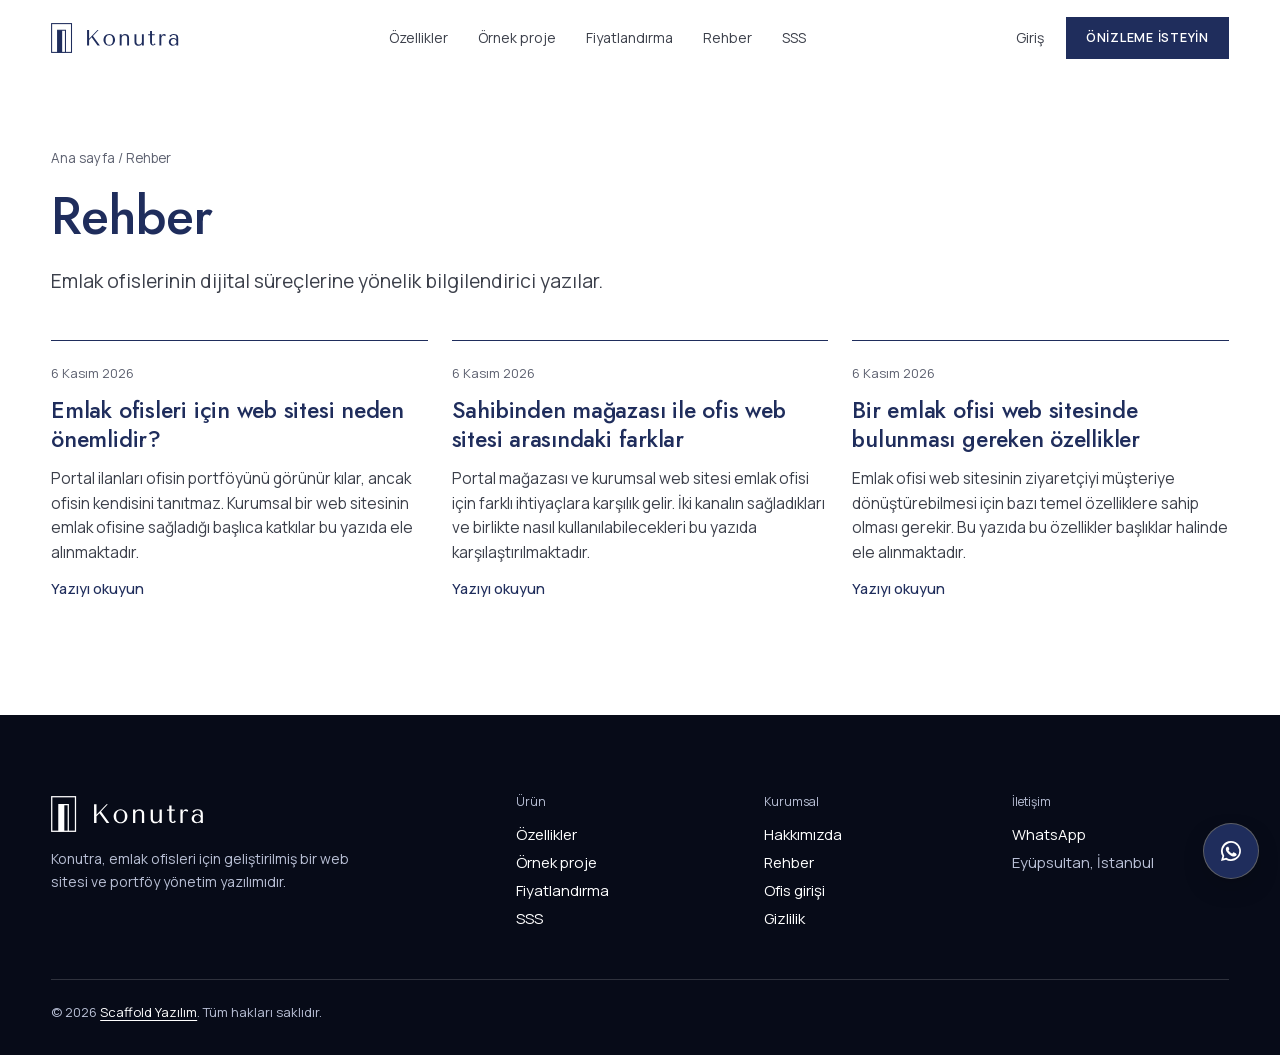
==== rehber/index.html @ d781c5b1 "Add free preview offer, panel video, Ankara example, guide articles and GoatCounter Co-Authored-By: " ====
<!DOCTYPE html>
<html lang="tr">
<head>
<meta charset="utf-8">
<meta name="viewport" content="width=device-width, initial-scale=1">
<title>Emlak ofisleri için rehber | Konutra</title>
<meta name="description" content="Emlak ofislerinin web sitesi, portföy yönetimi ve dijital süreçlerine yönelik bilgilendirici yazılar.">
<meta name="robots" content="index, follow, max-image-preview:large">
<link rel="canonical" href="https://konutra.com.tr/rehber/">
<link rel="icon" href="../favicon.svg" type="image/svg+xml">
<link rel="apple-touch-icon" href="../apple-touch-icon.png">
<meta name="theme-color" content="#1F2D5C">
<meta property="og:type" content="article">
<meta property="og:locale" content="tr_TR">
<meta property="og:site_name" content="Konutra">
<meta property="og:url" content="https://konutra.com.tr/rehber/">
<meta property="og:title" content="Emlak ofisleri için rehber">
<meta property="og:description" content="Emlak ofislerinin web sitesi, portföy yönetimi ve dijital süreçlerine yönelik bilgilendirici yazılar.">
<meta property="og:image" content="https://konutra.com.tr/img/og.jpg">
<meta name="twitter:card" content="summary_large_image">
<link rel="preload" href="../fonts/manrope-latin.woff2" as="font" type="font/woff2" crossorigin>
<link rel="preload" href="../fonts/jost-latin.woff2" as="font" type="font/woff2" crossorigin>
<link rel="stylesheet" href="../css/konutra.css">
<script data-goatcounter="https://konutra.goatcounter.com/count" async src="//gc.zgo.at/count.js"></script>
<script type="application/ld+json">{"@context": "https://schema.org", "@type": "CollectionPage", "name": "Konutra Rehber", "url": "https://konutra.com.tr/rehber/", "inLanguage": "tr"}</script>
</head>
<body class="rehber-sayfa">
<header class="nav scrolled" id="nav">
  <div class="wrap nav-in">
    <a class="logo" href="../"><img class="lg-koyu" src="../logo/konutra-logo.svg" alt="Konutra" width="132" height="31"><img class="lg-acik" src="../logo/konutra-logo-beyaz.svg" alt="" width="132" height="31"></a>
    <nav class="links" aria-label="Ana menü">
      <a class="ulink" href="../#ozellikler">Özellikler</a>
      <a class="ulink" href="../#ornek">Örnek proje</a>
      <a class="ulink" href="../#fiyatlandirma">Fiyatlandırma</a>
      <a class="ulink" href="./">Rehber</a>
      <a class="ulink" href="../#sss">SSS</a>
    </nav>
    <div class="right"><a class="login ulink" href="https://app.konutra.com.tr/panel/login">Giriş</a><a class="btn sm" href="../#demo" data-goatcounter-click="tik-rehber-menu-demo">Önizleme isteyin</a><button class="menu-btn" id="menuBtn" type="button" aria-expanded="false" aria-controls="mnav">Menü</button></div>
  </div>
</header>
<nav class="mnav" id="mnav" aria-label="Telefon menüsü">
  <a href="../#ozellikler">Özellikler</a><a href="../#ornek">Örnek proje</a><a href="../#fiyatlandirma">Fiyatlandırma</a><a href="./">Rehber</a><a href="../#sss">SSS</a><a href="https://app.konutra.com.tr/panel/login">Ofis girişi</a>
  <a class="btn" href="../#demo">Ücretsiz önizleme isteyin</a>
</nav>
<main>
<section class="wrap yazi-liste">
  <nav class="kirinti" aria-label="Konum"><a href="../">Ana sayfa</a> / Rehber</nav>
  <h1>Rehber</h1>
  <p class="yazi-ozet">Emlak ofislerinin dijital süreçlerine yönelik bilgilendirici yazılar.</p>
  <div class="rehber-grid"><a class="rehber-kart" href="emlak-ofisi-web-sitesi.html"><time datetime="2026-11-06">6 Kasım 2026</time><h2>Emlak ofisleri için web sitesi neden önemlidir?</h2><p>Portal ilanları ofisin portföyünü görünür kılar, ancak ofisin kendisini tanıtmaz. Kurumsal bir web sitesinin emlak ofisine sağladığı başlıca katkılar bu yazıda ele alınmaktadır.</p><span class="ulink">Yazıyı okuyun</span></a><a class="rehber-kart" href="sahibinden-magazasi-ve-web-sitesi.html"><time datetime="2026-11-06">6 Kasım 2026</time><h2>Sahibinden mağazası ile ofis web sitesi arasındaki farklar</h2><p>Portal mağazası ve kurumsal web sitesi emlak ofisi için farklı ihtiyaçlara karşılık gelir. İki kanalın sağladıkları ve birlikte nasıl kullanılabilecekleri bu yazıda karşılaştırılmaktadır.</p><span class="ulink">Yazıyı okuyun</span></a><a class="rehber-kart" href="emlak-sitesi-ozellikleri.html"><time datetime="2026-11-06">6 Kasım 2026</time><h2>Bir emlak ofisi web sitesinde bulunması gereken özellikler</h2><p>Emlak ofisi web sitesinin ziyaretçiyi müşteriye dönüştürebilmesi için bazı temel özelliklere sahip olması gerekir. Bu yazıda bu özellikler başlıklar halinde ele alınmaktadır.</p><span class="ulink">Yazıyı okuyun</span></a></div>
</section>
</main>
<footer class="footer">
  <div class="wrap">
    <div class="cols">
      <div><a class="logo" href="../"><img src="../logo/konutra-logo-beyaz.svg" alt="Konutra" width="160" height="37"></a><p>Konutra, emlak ofisleri için geliştirilmiş bir web sitesi ve portföy yönetim yazılımıdır.</p></div>
      <div><div class="h">Ürün</div><a href="../#ozellikler">Özellikler</a><a href="../#ornek">Örnek proje</a><a href="../#fiyatlandirma">Fiyatlandırma</a><a href="../#sss">SSS</a></div>
      <div><div class="h">Kurumsal</div><a href="../#hakkimizda">Hakkımızda</a><a href="./">Rehber</a><a href="https://app.konutra.com.tr/panel/login">Ofis girişi</a><a href="../gizlilik.html">Gizlilik</a></div>
      <div><div class="h">İletişim</div><span id="iletisim"></span><span class="addr">Eyüpsultan, İstanbul</span></div>
    </div>
    <div class="bottom"><span>© <span id="yil"></span> <a href="https://scaffoldtr.dev" target="_blank" rel="noopener">Scaffold Yazılım</a>. Tüm hakları saklıdır.</span></div>
  </div>
</footer>
<a class="wa" id="wa" href="#" target="_blank" rel="noopener" aria-label="WhatsApp ile iletişime geçin" data-goatcounter-click="tik-whatsapp-sabit"><svg viewBox="0 0 24 24" fill="currentColor" aria-hidden="true"><path d="M12 2a10 10 0 0 0-8.6 15.1L2 22l5-1.3A10 10 0 1 0 12 2Zm0 18.2a8.2 8.2 0 0 1-4.2-1.2l-.3-.2-3 .8.8-2.9-.2-.3A8.2 8.2 0 1 1 12 20.2Zm4.5-6.1c-.2-.1-1.5-.7-1.7-.8-.2-.1-.4-.1-.6.1l-.8 1c-.1.2-.3.2-.5.1a6.7 6.7 0 0 1-3.3-2.9c-.2-.4.2-.4.7-1.3.1-.2 0-.3 0-.4l-.8-1.8c-.2-.5-.4-.4-.6-.4h-.5a1 1 0 0 0-.7.3 3 3 0 0 0-.9 2.2 5.2 5.2 0 0 0 1.1 2.7 11.8 11.8 0 0 0 4.5 4c1.7.7 2.3.8 3.2.6.5-.1 1.5-.6 1.8-1.2.2-.6.2-1.1.1-1.2l-.5-.3Z"/></svg></a>
<script src="../js/konutra.js"></script>
</body>
</html>
---- css/konutra.css ----
/* Konutra tanıtım sitesi */
@font-face { font-family: "Jost"; font-weight: 400 500; font-display: swap; src: url(../fonts/jost-latin-ext.woff2) format("woff2");
  unicode-range: U+0100-02BA, U+02BD-02C5, U+02C7-02CC, U+02CE-02D7, U+02DD-02FF, U+0304, U+0308, U+0329, U+1D00-1DBF, U+1E00-1E9F, U+1EF2-1EFF, U+2020, U+20A0-20AB, U+20AD-20C4, U+2113, U+2C60-2C7F, U+A720-A7FF; }
@font-face { font-family: "Jost"; font-weight: 400 500; font-display: swap; src: url(../fonts/jost-latin.woff2) format("woff2");
  unicode-range: U+0000-00FF, U+0131, U+0152-0153, U+02BB-02BC, U+02C6, U+02DA, U+02DC, U+0304, U+0308, U+0329, U+2000-206F, U+20AC, U+2122, U+2191, U+2193, U+2212, U+2215, U+FEFF, U+FFFD; }
@font-face { font-family: "Manrope"; font-weight: 400 600; font-display: swap; src: url(../fonts/manrope-latin-ext.woff2) format("woff2");
  unicode-range: U+0100-02BA, U+02BD-02C5, U+02C7-02CC, U+02CE-02D7, U+02DD-02FF, U+0304, U+0308, U+0329, U+1D00-1DBF, U+1E00-1E9F, U+1EF2-1EFF, U+2020, U+20A0-20AB, U+20AD-20C4, U+2113, U+2C60-2C7F, U+A720-A7FF; }
@font-face { font-family: "Manrope"; font-weight: 400 600; font-display: swap; src: url(../fonts/manrope-latin.woff2) format("woff2");
  unicode-range: U+0000-00FF, U+0131, U+0152-0153, U+02BB-02BC, U+02C6, U+02DA, U+02DC, U+0304, U+0308, U+0329, U+2000-206F, U+20AC, U+2122, U+2191, U+2193, U+2212, U+2215, U+FEFF, U+FFFD; }

:root {
  --bg: #ffffff; --fg: #15192a; --text: #3b3f4a; --muted: #5d6170; --line: #e3e5ec; --navy: #1F2D5C; --navy-2: #2C3D78; --navy-line: rgba(255,255,255,.16); --navy-text: #b9c0d6;
  --ease: cubic-bezier(.22, .8, .2, 1); --ease-io: cubic-bezier(.76, 0, .24, 1);
  --pad: clamp(20px, 4vw, 56px); --max: 1200px;
  --font: "Manrope", "Helvetica Neue", Arial, sans-serif; --font-head: "Jost", "Helvetica Neue", Arial, sans-serif;
}
*, *::before, *::after { box-sizing: border-box; }
html { -webkit-text-size-adjust: 100%; scroll-behavior: smooth; scroll-padding-top: 90px; }
body { margin: 0; background: var(--bg); color: var(--fg); font-family: var(--font); font-size: 17px; line-height: 1.6; -webkit-font-smoothing: antialiased; overflow-x: hidden; }
img { display: block; max-width: 100%; height: auto; }
picture { display: block; }
a { color: inherit; text-decoration: none; }
button, input { font: inherit; color: inherit; }
::selection { background: var(--navy); color: #fff; }
:focus-visible { outline: 2px solid currentColor; outline-offset: 3px; }
h1, h2, h3 { font-family: var(--font-head); font-weight: 500; color: var(--navy); letter-spacing: -.01em; margin: 0; }
.wrap { max-width: calc(var(--max) + 2 * var(--pad)); margin: 0 auto; padding-left: var(--pad); padding-right: var(--pad); }
.label { font-size: 13px; color: var(--muted); }
.ulink { position: relative; }
.ulink::after { content: ""; position: absolute; left: 0; right: 0; bottom: -3px; height: 1px; background: currentColor; transform: scaleX(0); transform-origin: right; transition: transform .4s var(--ease); }
.ulink:hover::after { transform: scaleX(1); transform-origin: left; }

/* Düğmeler */
.btn { display: inline-flex; align-items: center; justify-content: center; background: var(--navy); color: #fff; border: 0; padding: 0 24px; min-height: 48px; font-size: 15px; font-weight: 500; cursor: pointer; white-space: nowrap; transition: background .25s; }
.btn:hover { background: var(--navy-2); }
.btn.sm { min-height: 40px; padding: 0 18px; font-size: 14px; }
.btn.line { background: transparent; color: var(--navy); box-shadow: inset 0 0 0 1px var(--navy); transition: background .25s, color .25s; }
.btn.line:hover { background: var(--navy); color: #fff; }

/* Menü */
.nav { position: fixed; inset: 0 0 auto 0; z-index: 50; background: rgba(255,255,255,.96); border-bottom: 1px solid transparent; transition: border-color .3s; }
.nav.scrolled { border-color: var(--line); }
.nav-in { display: flex; align-items: center; justify-content: space-between; gap: 30px; height: 76px; }
.nav .links { display: flex; gap: 30px; font-size: 14px; color: var(--text); }
.nav .right { display: flex; align-items: center; gap: 22px; }
.nav .login { font-size: 14px; color: var(--text); }
.logo { display: flex; align-items: center; }
.logo img { height: 30px; width: auto; }
.menu-btn { display: none; background: none; border: 0; font-size: 14px; cursor: pointer; padding: 8px 0; margin-left: 16px; }
.mnav { display: none; }

/* Açılış */
.intro { padding-top: clamp(130px, 14vw, 170px); padding-bottom: 48px; }
.intro > * { max-width: 860px; }
.eyebrow { font-size: 13px; letter-spacing: .08em; text-transform: uppercase; color: var(--muted); }
.intro h1 { margin-top: 18px; font-size: clamp(38px, 5vw, 60px); line-height: 1.1; }
.intro .lead { margin: 24px 0 0; font-size: clamp(18px, 1.5vw, 20px); color: var(--text); max-width: 50ch; }
.intro .acts { display: flex; gap: 12px; flex-wrap: wrap; margin-top: 32px; }
.browser { border: 1px solid var(--line); background: #fff; box-shadow: 0 30px 70px -40px rgba(21, 25, 42, .35); }
.browser .bar { display: flex; align-items: center; gap: 7px; height: 30px; padding: 0 14px; border-bottom: 1px solid var(--line); background: #f7f8fa; }
.browser .bar i { width: 9px; height: 9px; border-radius: 50%; background: #d9dce3; }
.browser img { width: 100%; }
.hero-shot { margin: 0; }
.hero-shot figcaption { margin-top: 12px; font-size: 13px; color: var(--muted); }
.trust { display: grid; grid-template-columns: repeat(4, 1fr); margin-top: 56px; border-top: 1px solid var(--line); border-bottom: 1px solid var(--line); }
.trust div { padding: 24px 24px 24px 0; font-size: 15px; color: var(--text); }
.trust div + div { padding-left: 24px; border-left: 1px solid var(--line); }
.trust b { display: block; margin-bottom: 2px; font-family: var(--font-head); font-weight: 500; font-size: 19px; color: var(--navy); }

/* Bölümler */
.sec { padding-top: clamp(80px, 9vw, 120px); }
.sec-title { font-size: clamp(30px, 3vw, 40px); line-height: 1.15; }
.sec-row { display: flex; justify-content: space-between; align-items: end; gap: 40px; margin-bottom: 32px; }
.sec-note { margin: 12px 0 0; color: var(--muted); font-size: 15px; max-width: 46ch; }
.split { display: grid; grid-template-columns: 1fr 1.6fr; gap: clamp(32px, 6vw, 80px); }

/* Özellikler */
#ozellikler .sec-title { margin-bottom: 16px; }
.fx { display: grid; grid-template-columns: 1.25fr 1fr; gap: clamp(32px, 5vw, 72px); align-items: center; padding: clamp(36px, 4vw, 56px) 0; border-top: 1px solid var(--line); }
.fx.rev .fx-img { order: 2; }
.fx-img { border: 1px solid var(--line); box-shadow: 0 24px 60px -36px rgba(31, 45, 92, .4); }
.fx-img img { width: 100%; }
.fx h3 { margin-bottom: 12px; font-size: clamp(24px, 2.2vw, 30px); line-height: 1.15; }
.fx p { margin: 0 0 20px; color: var(--text); font-size: 16px; max-width: 46ch; }
.fx ul { margin: 0; padding: 0; list-style: none; columns: 2; column-gap: 28px; }
.fx li { position: relative; padding: 6px 0 6px 18px; font-size: 15px; break-inside: avoid; }
.fx li::before { content: ""; position: absolute; left: 0; top: 17px; width: 8px; height: 1.5px; background: var(--navy); }

/* Örnek proje */
.tab { background: none; border: 1px solid var(--line); padding: 9px 16px; font-size: 14px; cursor: pointer; transition: background .25s, color .25s, border-color .25s; }
.tab:hover { border-color: var(--navy); }
.tab[aria-selected="true"] { background: var(--navy); color: #fff; border-color: var(--navy); }
.live .switch { display: flex; gap: 6px; margin-bottom: 16px; flex-wrap: wrap; align-items: center; }
.live .switch .open { margin-left: auto; font-size: 14px; color: var(--text); }
.live iframe { display: block; width: 100%; height: min(78vh, 760px); border: 0; background: #f4f5f7; }

/* Fiyatlandırma */
.ptable { width: 100%; border-collapse: collapse; font-size: 17px; }
.ptable td { padding: 18px 0; border-bottom: 1px solid var(--line); }
.ptable tr:first-child td { border-top: 1px solid var(--line); }
.ptable td:last-child { text-align: right; font-family: var(--font-head); font-size: 24px; color: var(--navy); }
.pnote { margin: 18px 0 0; font-size: 15px; color: var(--muted); max-width: 62ch; }
.pnote b { color: var(--fg); font-weight: 600; }

/* Hakkımızda */
#hakkimizda .sec-title { margin-bottom: 32px; }
.founder { display: grid; grid-template-columns: 200px 1fr 260px; gap: clamp(28px, 4vw, 52px); padding-top: 36px; border-top: 1px solid var(--navy); align-items: start; }
.founder img { width: 200px; height: 250px; object-fit: cover; }
.founder .who b { display: block; font-family: var(--font-head); font-weight: 500; font-size: 22px; color: var(--navy); line-height: 1.2; }
.founder .who span { font-size: 14px; color: var(--muted); }
.founder p { margin: 14px 0 0; font-size: 16px; color: var(--text); max-width: 58ch; }
.facts { margin: 0; }
.facts div { padding: 12px 0; border-bottom: 1px solid var(--line); }
.facts div:first-child { padding-top: 0; }
.facts dt { font-size: 12px; color: var(--muted); }
.facts dd { margin: 2px 0 0; font-size: 15px; }

/* SSS */
.faq { border-top: 1px solid var(--line); }
.faq details { border-bottom: 1px solid var(--line); }
.faq summary { list-style: none; cursor: pointer; display: flex; justify-content: space-between; align-items: center; gap: 24px; padding: 20px 0; font-size: 17px; font-weight: 500; }
.faq summary::-webkit-details-marker { display: none; }
.faq summary i { position: relative; flex: 0 0 14px; height: 14px; }
.faq summary i::before, .faq summary i::after { content: ""; position: absolute; left: 0; right: 0; top: 50%; height: 1.5px; background: var(--navy); transition: transform .4s var(--ease); }
.faq summary i::after { transform: rotate(90deg); }
.faq details[open] summary i::after { transform: rotate(0); }
.faq p { margin: -4px 0 22px; color: var(--text); font-size: 16px; max-width: 62ch; }

/* Demo talebi */
.dark { background: var(--navy); color: #fff; margin-top: clamp(80px, 9vw, 120px); }
.dark h2 { color: #fff; }
.cta { display: grid; grid-template-columns: 1fr 1.2fr; gap: clamp(32px, 6vw, 90px); padding-top: clamp(70px, 8vw, 110px); padding-bottom: clamp(70px, 8vw, 110px); }
.cta h2 { font-size: clamp(34px, 3.6vw, 46px); line-height: 1.1; }
.cta .sub { margin: 18px 0 0; color: var(--navy-text); max-width: 40ch; }
.form { display: grid; grid-template-columns: 1fr 1fr; gap: 0 32px; align-content: start; }
.f { display: flex; flex-direction: column; border-bottom: 1px solid var(--navy-line); padding: 14px 0 8px; }
.f.full { grid-column: 1 / -1; }
.f label { font-size: 12px; color: var(--navy-text); }
.f input { border: 0; background: transparent; outline: none; padding: 6px 0; font-size: 18px; color: #fff; }
.f:focus-within { border-color: #fff; }
.f.err { border-color: #ff8a8a; }
.form .send { grid-column: 1 / -1; margin-top: 26px; display: flex; gap: 20px; align-items: center; flex-wrap: wrap; }
.form .btn { background: #fff; color: var(--navy); }
.form .btn:hover { background: #e4e7f0; }
.form .hint { font-size: 13px; color: var(--navy-text); max-width: 40ch; }

/* Alt bilgi */
.footer { background: #17224a; color: #fff; padding: clamp(56px, 6vw, 80px) 0 32px; }
.footer .cols { display: grid; grid-template-columns: 2fr 1fr 1fr 1fr; gap: 32px; padding-bottom: 44px; border-bottom: 1px solid var(--navy-line); }
.footer .h { font-size: 12px; color: var(--navy-text); margin-bottom: 12px; }
.footer a, .footer .addr { display: block; margin: 4px 0; font-size: 15px; }
.footer .addr { color: var(--navy-text); }
.footer .logo img { height: 36px; }
.footer p { color: var(--navy-text); font-size: 14px; max-width: 34ch; margin: 16px 0 0; }
.footer .bottom { display: flex; justify-content: space-between; gap: 20px; flex-wrap: wrap; padding-top: 22px; font-size: 13px; color: var(--navy-text); }
.footer .bottom a { display: inline; margin: 0; font-size: inherit; color: #fff; text-decoration: underline; text-underline-offset: 3px; }

/* WhatsApp düğmesi */
.wa { position: fixed; right: 22px; bottom: 22px; z-index: 45; width: 54px; height: 54px; border-radius: 50%; background: var(--navy); color: #fff; box-shadow: 0 0 0 1px rgba(255,255,255,.35), 0 10px 30px -10px rgba(0,0,0,.4); display: grid; place-items: center; transition: transform .3s var(--ease); }
.wa:hover { transform: scale(1.06); }
.wa svg { width: 24px; height: 24px; }

/* Gizlilik sayfası */
.legal { max-width: calc(760px + 2 * var(--pad)); margin: 0 auto; padding: clamp(130px, 14vw, 170px) var(--pad) clamp(80px, 10vw, 120px); }
.legal h1 { font-size: clamp(36px, 4.4vw, 56px); line-height: 1.1; margin: 16px 0 36px; }
.legal h2 { font-size: 22px; margin: 34px 0 10px; }
.legal p { font-size: 16px; line-height: 1.7; color: var(--text); }

/* Ölçülü belirme */
.js [data-reveal] { opacity: 0; transform: translateY(14px); transition: opacity .7s var(--ease), transform .7s var(--ease); }
.js [data-reveal].on { opacity: 1; transform: none; }

@media (max-width: 900px) {
  .nav .links { display: none; }
  #nav .right .btn, #nav .right .login { display: none; }
  .nav-in { height: 64px; }
  .logo img { height: 26px; }
  .menu-btn { display: inline-block; }
  .mnav { position: fixed; inset: 0; z-index: 49; background: #fff; padding: 96px var(--pad) var(--pad); display: flex; flex-direction: column; gap: 4px; transform: translateY(-100%); transition: transform .5s var(--ease-io); }
  .mnav.open { transform: none; }
  .mnav a { font-family: var(--font-head); font-size: 32px; font-weight: 500; color: var(--navy); }
  .mnav .btn { font-family: var(--font); font-size: 16px; color: #fff; margin-top: 24px; align-self: flex-start; }
  .trust { grid-template-columns: 1fr 1fr; }
  .trust div:nth-child(3) { border-left: 0; padding-left: 0; }
  .trust div:nth-child(n+3) { border-top: 1px solid var(--line); }
  .fx, .split, .cta { grid-template-columns: 1fr; }
  .fx.rev .fx-img { order: 0; }
  .sec-row { display: block; }
  .founder { grid-template-columns: 1fr; gap: 22px; }
  .founder img { width: 160px; height: 200px; }
  .form { grid-template-columns: 1fr; }
  .live iframe { height: 70vh; }
  .footer .cols { grid-template-columns: 1fr 1fr; }
}
@media (max-width: 520px) {
  .fx ul { columns: 1; }
  .trust div { padding-right: 12px; }
  .trust div + div { padding-left: 12px; }
}
@media (prefers-reduced-motion: reduce) {
  *, *::before, *::after { transition-duration: .01ms !important; animation: none !important; scroll-behavior: auto !important; }
}
.live .switch .ornek-ad { font-size: 14px; font-weight: 500; color: var(--text); }

/* Ana görsel: site, telefon ve panel bildirimi. Taslak 1120 x 600 ölçüsündedir; her şey kutunun genişliğine göre
   (cqw) orantılı küçülür, böylece telefonda da aynı kompozisyon görünür. 1cqw = taslakta 11,2 piksel. */
.sahne { position: relative; aspect-ratio: 1120 / 600; container-type: inline-size; border-radius: 16px; background: linear-gradient(160deg, #eef0f5, #dde2ec); overflow: hidden; }
.sahne .site { position: absolute; left: 5.4%; top: 8.3%; width: 73.2%; box-shadow: 0 2.7cqw 6.2cqw -3.1cqw rgba(21,25,42,.45); }
.sahne .site .bar { height: 2.3cqw; gap: .6cqw; padding: 0 1.1cqw; }
.sahne .site .bar i { width: .8cqw; height: .8cqw; }
.sahne .tel { position: absolute; left: 73.2%; top: 25%; width: 20.5%; border: .8cqw solid #15171f; border-radius: 3.2cqw; overflow: hidden; background: #15171f; box-shadow: 0 3.6cqw 6.2cqw -2.2cqw rgba(0,0,0,.5); }
.sahne .tel img { width: 100%; border-radius: 2.4cqw; }
.bildirim { position: absolute; right: 1.8%; top: 6.7%; width: 25.9%; background: #fff; border-radius: 1.1cqw; padding: 1.25cqw 1.45cqw; box-shadow: 0 2.1cqw 4.5cqw -1.8cqw rgba(21,25,42,.45); font-size: 1.25cqw; line-height: 1.4; z-index: 2; }
.bildirim .ust { display: flex; justify-content: space-between; font-size: 1.07cqw; color: var(--muted); margin-bottom: .55cqw; }
.bildirim .ust b { color: var(--navy); font-weight: 600; }
.bildirim .t { font-weight: 600; color: var(--fg); }
.bildirim .s { color: var(--muted); margin-top: .2cqw; }
.bildirim .dur { display: inline-block; margin-top: .7cqw; font-size: 1.07cqw; font-weight: 600; background: #fdecea; color: #b42318; padding: .2cqw .8cqw; border-radius: 2cqw; }

/* Ana görsel animasyonu */
.js .sahne .site { opacity: 0; transform: translateY(24px); transition: opacity .9s var(--ease), transform .9s var(--ease); }
.js .sahne .tel { opacity: 0; transform: translateX(40px); transition: opacity .9s var(--ease) .25s, transform .9s var(--ease) .25s; }
.js .sahne .bildirim { opacity: 0; transform: translateY(-10px) scale(.96); transition: opacity .5s var(--ease), transform .5s var(--ease); }
.js .sahne.on .site, .js .sahne.on .tel { opacity: 1; transform: none; }
.js .sahne .bildirim.on { opacity: 1; transform: none; }
.bildirim .dur.yesil { background: #e7f6ec; color: #18794e; }
@media (prefers-reduced-motion: reduce) { .js .sahne .site, .js .sahne .tel, .js .sahne .bildirim { opacity: 1; transform: none; transition: none; } }

/* Videolu sayfa başı */
.vhero { position: relative; margin-top: 76px; min-height: calc(100svh - 76px); max-height: 860px; display: flex; align-items: flex-end; overflow: hidden; background: #111827; color: #fff; }
.vhero-video { position: absolute; inset: -12px; width: calc(100% + 24px); height: calc(100% + 24px); object-fit: cover; filter: blur(3px) saturate(1.1); }
.vhero:after { content: ""; position: absolute; inset: 0; background: linear-gradient(90deg, rgba(17,26,56,.94) 0%, rgba(17,26,56,.82) 45%, rgba(17,26,56,.55) 100%); }
.vhero-ic { position: relative; z-index: 2; width: 100%; padding-top: 80px; padding-bottom: 72px; }
.vhero .eyebrow { color: rgba(255,255,255,.75); }
.vhero h1 { color: #fff; margin-top: 18px; font-size: clamp(38px, 5vw, 62px); line-height: 1.08; max-width: 17ch; }
.vhero .lead { color: rgba(255,255,255,.86); margin: 22px 0 0; font-size: clamp(17px, 1.5vw, 20px); max-width: 48ch; }
.vhero .acts { display: flex; gap: 12px; flex-wrap: wrap; margin-top: 32px; }
.btn.acik { background: #fff; color: var(--navy); }
.btn.acik:hover { background: #e9ecf4; }
.btn.cizgi { background: transparent; color: #fff; box-shadow: inset 0 0 0 1px rgba(255,255,255,.7); }
.btn.cizgi:hover { background: rgba(255,255,255,.1); }
.vhero-not { margin-top: 40px; font-size: 12.5px; color: rgba(255,255,255,.55); }
@media (max-width: 900px) { .vhero { margin-top: 64px; min-height: calc(100svh - 64px); } .vhero:after { background: linear-gradient(0deg, rgba(14,20,40,.92) 0%, rgba(14,20,40,.75) 55%, rgba(14,20,40,.45) 100%); } .vhero-ic { padding-bottom: 48px; } }
@media (prefers-reduced-motion: reduce) { .vhero-video { display: none; } .vhero { background: #111827 url(../img/hero-poster.jpg) center/cover; } }

/* Premium koyu sayfa başı */
:root { --altin: #E2B15C; --gece: #0B1124; }
.khero { position: relative; min-height: 100svh; background: var(--gece); color: #fff; overflow: hidden; display: flex; align-items: center; }
.khero .isik { position: absolute; inset: 0; pointer-events: none; }
.khero .isik i { position: absolute; border-radius: 50%; filter: blur(80px); opacity: .55; }
.khero .isik i:nth-child(1) { width: 620px; height: 620px; left: -160px; top: -140px; background: #1F2D5C; animation: suzul1 18s ease-in-out infinite alternate; }
.khero .isik i:nth-child(2) { width: 520px; height: 520px; right: -120px; bottom: -180px; background: #2C3D78; animation: suzul2 22s ease-in-out infinite alternate; }
.khero .isik i:nth-child(3) { width: 260px; height: 260px; left: 42%; top: 18%; background: rgba(226,177,92,.35); animation: suzul1 26s ease-in-out infinite alternate-reverse; }
@keyframes suzul1 { to { transform: translate(120px, 80px) scale(1.1); } }
@keyframes suzul2 { to { transform: translate(-140px, -60px) scale(1.15); } }
.khero-ic { position: relative; z-index: 2; width: 100%; padding-top: 140px; padding-bottom: 120px; }
.khero .eyebrow { color: rgba(255,255,255,.62); }
.khero h1 { color: #fff; font-size: clamp(38px, 5.4vw, 72px); line-height: 1.04; max-width: 14ch; margin-top: 20px; letter-spacing: -.02em; }
.khero .lead { color: rgba(255,255,255,.78); margin: 26px 0 0; font-size: clamp(17px, 1.45vw, 20px); max-width: 44ch; }
.khero .acts { display: flex; gap: 14px; flex-wrap: wrap; margin-top: 38px; }
.btn.altin { background: var(--altin); color: #141a2e; letter-spacing: .06em; text-transform: uppercase; font-size: 13.5px; font-weight: 600; min-height: 54px; padding: 0 30px; }
.btn.altin:hover { background: #ecc277; }
.btn.altin-cizgi { background: transparent; color: #fff; box-shadow: inset 0 0 0 1px var(--altin); letter-spacing: .06em; text-transform: uppercase; font-size: 13.5px; font-weight: 600; min-height: 54px; padding: 0 30px; }
.btn.altin-cizgi:hover { background: rgba(226,177,92,.1); }
.vitrin { position: absolute; z-index: 1; right: max(40px, calc((100vw - 1200px) / 2 - 20px)); top: 50%; width: min(40vw, 520px); transform: translateY(-46%); }
.cihaz { position: relative; border: 10px solid #1a1f2e; border-radius: 22px; overflow: hidden; background: #1a1f2e; box-shadow: 0 50px 100px -30px rgba(0,0,0,.7); animation: yuz 7s ease-in-out infinite alternate; }
.cihaz img { display: block; width: 100%; aspect-ratio: 4 / 4.4; object-fit: cover; border-radius: 12px; }
.ilan-bilgi { position: absolute; left: 0; right: 0; bottom: 0; padding: 60px 22px 20px; background: linear-gradient(0deg, rgba(8,12,24,.85), rgba(8,12,24,0)); display: grid; gap: 2px; border-radius: 0 0 12px 12px; }
.ilan-bilgi span { font-size: 12.5px; color: rgba(255,255,255,.75); }
.ilan-bilgi b { font-family: var(--font-head); font-weight: 500; font-size: 22px; }
.ilan-bilgi em { font-style: normal; color: var(--altin); font-weight: 600; font-size: 16px; }
.sayac { position: absolute; left: -90px; top: 14%; width: 210px; background: #fff; color: var(--fg); border-radius: 16px; padding: 20px 22px; box-shadow: 0 30px 60px -20px rgba(0,0,0,.55); display: grid; gap: 4px; animation: yuz 6s ease-in-out infinite alternate-reverse; }
.sayac svg { width: 28px; height: 28px; color: var(--navy); margin-bottom: 8px; }
.sayac b { font-family: var(--font-head); font-weight: 600; font-size: 34px; line-height: 1; color: var(--navy); }
.sayac span { font-size: 14px; color: var(--muted); }
.sayac span i { font-style: normal; color: #18794e; font-weight: 700; }
@keyframes yuz { to { transform: translateY(-14px); } }

/* Koyu sayfa başında menü saydam ve açık renkli, kaydırınca beyaza döner */
.lg-acik { display: none !important; }
body:has(.khero) .nav:not(.scrolled) { background: transparent; }
body:has(.khero) .nav:not(.scrolled) .lg-koyu { display: none !important; }
body:has(.khero) .nav:not(.scrolled) .lg-acik { display: block !important; }
body:has(.khero) .nav:not(.scrolled) .links, body:has(.khero) .nav:not(.scrolled) .login, body:has(.khero) .nav:not(.scrolled) .menu-btn { color: #fff; }
body:has(.khero) .nav:not(.scrolled) .btn.sm { background: var(--altin); color: #141a2e; }
.nav { transition: background .3s, border-color .3s; }

@media (max-width: 1000px) {
  .khero { display: block; min-height: 0; }
  .khero-ic { padding-top: 120px; padding-bottom: 40px; }
  .vitrin { position: relative; right: auto; top: auto; transform: none; width: auto; margin: 0 24px 70px 70px; }
  .sayac { left: -50px; width: 170px; padding: 16px; }
  .sayac b { font-size: 28px; }
}
@media (prefers-reduced-motion: reduce) { .khero .isik i, .cihaz, .sayac { animation: none; } }

/* Sayfanın geri kalanı koyu başlıkla aynı dilde */
.khero-ic { padding-bottom: 200px; }
.trust-kap { position: absolute; left: 0; right: 0; bottom: 0; z-index: 2; border-top: 1px solid rgba(255,255,255,.1); background: rgba(8,12,26,.35); backdrop-filter: blur(6px); }
.trust.koyu { margin: 0; border: 0; }
.trust.koyu div { color: rgba(255,255,255,.62); padding: 26px 24px 28px 0; }
.trust.koyu div + div { border-left-color: rgba(255,255,255,.1); padding-left: 24px; }
.trust.koyu b { color: #fff; }
.vitrin { transform: translateY(-58%); }

/* Düğmeler: altın, büyük harf */
.btn { background: var(--altin); color: #141a2e; text-transform: uppercase; letter-spacing: .06em; font-size: 13.5px; font-weight: 600; min-height: 52px; padding: 0 28px; }
.btn:hover { background: #ecc277; }
.btn.sm { min-height: 42px; padding: 0 20px; font-size: 12.5px; }
.btn.line { background: transparent; color: var(--navy); box-shadow: inset 0 0 0 1px var(--navy); }
.btn.line:hover { background: var(--navy); color: #fff; }
.form .btn { background: var(--altin); color: #141a2e; }
.form .btn:hover { background: #ecc277; }

/* Başlıklar daha güçlü */
.sec-title { font-size: clamp(34px, 3.8vw, 54px); line-height: 1.06; letter-spacing: -.02em; }
.sec { padding-top: clamp(90px, 10vw, 140px); }

/* Koyu bantlar: örnek proje, demo talebi ve alt bilgi */
.gece-bolum { background: var(--gece); color: #fff; margin-top: clamp(90px, 10vw, 140px); }
.gece-bolum .sec { padding-bottom: clamp(80px, 9vw, 120px); }
.gece-bolum .sec-title { color: #fff; }
.gece-bolum .sec-note { color: rgba(255,255,255,.6); }
.gece-bolum .live .switch .ornek-ad, .gece-bolum .live .switch .open { color: rgba(255,255,255,.8); }
.gece-bolum .browser { border-color: rgba(255,255,255,.08); box-shadow: 0 50px 100px -40px rgba(0,0,0,.8); }
.dark { background: var(--gece); }
.footer { background: #070B18; }

/* Sarı kullanılmaz: koyu zeminde beyaz, açık zeminde lacivert */
.btn { background: var(--navy); color: #fff; }
.btn:hover { background: #2C3D78; }
.btn.altin { background: #fff; color: var(--navy); }
.btn.altin:hover { background: #e6e9f2; }
.btn.altin-cizgi { box-shadow: inset 0 0 0 1px rgba(255,255,255,.6); color: #fff; }
.btn.altin-cizgi:hover { background: rgba(255,255,255,.08); }
.form .btn { background: #fff; color: var(--navy); }
.form .btn:hover { background: #e6e9f2; }
body:has(.khero) .nav:not(.scrolled) .btn.sm { background: #fff; color: var(--navy); }
.ilan-bilgi em { color: #d6dcef; }
.khero .isik i:nth-child(3) { background: rgba(92,124,210,.35); }

/* Ücretsiz önizleme teklifi */
.oniz-liste { list-style: none; padding: 0; margin: 30px 0 0; display: grid; gap: 12px; max-width: 42ch; }
.oniz-liste li { position: relative; padding-left: 26px; color: rgba(255,255,255,.82); font-size: 15.5px; }
.oniz-liste li::before { content: ""; position: absolute; left: 0; top: 7px; width: 12px; height: 7px; border-left: 1.5px solid #fff; border-bottom: 1.5px solid #fff; transform: rotate(-45deg); }
.hform { margin-top: 38px; max-width: min(640px, 100%); }
@media (min-width: 1001px) { .hform { max-width: min(640px, calc(100vw - min(40vw, 520px) - 260px)); } }
.hform-ust { font-size: 13px; letter-spacing: .08em; text-transform: uppercase; color: rgba(255,255,255,.62); margin-bottom: 12px; }
.hform-sat { display: grid; grid-template-columns: 1fr 1fr auto; background: rgba(255,255,255,.07); border: 1px solid rgba(255,255,255,.16); backdrop-filter: blur(8px); padding: 6px; gap: 6px; }
.hf { display: flex; flex-direction: column; justify-content: center; padding: 8px 16px; cursor: text; }
.hf + .hf { border-left: 1px solid rgba(255,255,255,.14); }
.hf span { font-size: 11.5px; color: rgba(255,255,255,.6); }
.hf input { border: 0; outline: none; background: transparent; color: #fff; font-size: 16px; padding: 3px 0 0; }
.hf input::placeholder { color: rgba(255,255,255,.35); }
.hf.err span { color: #ffb4b4; }
.hform .btn { min-height: 58px; }
.hform-alt { margin-top: 14px; font-size: 14px; color: rgba(255,255,255,.62); }
.hform-alt a { color: #fff; margin-left: 4px; white-space: nowrap; }
@media (max-width: 760px) {
  .hform-sat { grid-template-columns: 1fr; }
  .hf + .hf { border-left: 0; border-top: 1px solid rgba(255,255,255,.14); }
}

/* Panel tanıtım videosu */
.pvideo { max-width: 880px; margin: 0 auto clamp(40px, 6vw, 80px); }
.pvideo .browser { border-radius: 10px; overflow: hidden; }
.pvideo .bar span { margin-left: 14px; font-size: 12px; color: var(--muted); background: #fff; border: 1px solid var(--line); border-radius: 6px; padding: 2px 14px; }
.pvideo video { display: block; width: 100%; height: auto; aspect-ratio: 1280 / 800; background: #f7f8fa; }

/* Örnek proje sekmeleri koyu zeminde */
.live .tabs { display: flex; gap: 6px; flex-wrap: wrap; }
.gece-bolum .tab { color: rgba(255,255,255,.75); border-color: rgba(255,255,255,.2); }
.gece-bolum .tab:hover { border-color: #fff; color: #fff; }
.gece-bolum .tab[aria-selected="true"] { background: #fff; color: var(--navy); border-color: #fff; }

/* Rehber yazıları */
.rehber-sayfa main { padding-top: 76px; }
.kirinti { font-size: 13.5px; color: var(--muted); padding-top: clamp(40px, 6vw, 72px); }
.kirinti a:hover { color: var(--navy); }
.yazi { max-width: 760px; padding-bottom: clamp(70px, 9vw, 120px); }
.yazi h1, .yazi-liste h1 { font-size: clamp(34px, 4.2vw, 52px); line-height: 1.08; letter-spacing: -.02em; margin-top: 18px; }
.yazi-ust { margin: 18px 0 0; font-size: 14px; color: var(--muted); }
.yazi-ozet { margin: 22px 0 0; font-size: clamp(18px, 1.5vw, 20px); line-height: 1.6; color: var(--text); padding-bottom: 32px; border-bottom: 1px solid var(--line); }
.yazi-govde h2 { font-size: clamp(24px, 2.4vw, 30px); line-height: 1.2; margin: 44px 0 0; }
.yazi-govde p { margin: 14px 0 0; font-size: 17px; line-height: 1.8; color: var(--text); }
.rehber-cta { margin-top: 56px; background: var(--gece); color: #fff; padding: clamp(28px, 4vw, 44px); }
.rehber-cta h2 { color: #fff; font-size: clamp(24px, 2.4vw, 30px); }
.rehber-cta p { margin: 12px 0 24px; color: rgba(255,255,255,.75); max-width: 46ch; }
.yazi-diger { margin-top: 56px; }
.yazi-diger h2 { font-size: 22px; }
.yazi-diger ul { list-style: none; padding: 0; margin: 14px 0 0; display: grid; gap: 10px; }
.yazi-diger a { color: var(--navy); font-size: 16.5px; }
.yazi-liste { padding-bottom: clamp(70px, 9vw, 120px); }
.yazi-liste .yazi-ozet { border: 0; max-width: 52ch; }
.rehber-grid { display: grid; grid-template-columns: repeat(3, 1fr); gap: 24px; margin-top: 12px; }
.rehber-kart { display: flex; flex-direction: column; gap: 12px; border-top: 1px solid var(--navy); padding-top: 22px; }
.rehber-kart time { font-size: 13px; color: var(--muted); }
.rehber-kart h2 { font-size: 23px; line-height: 1.25; }
.rehber-kart p { margin: 0; color: var(--text); font-size: 15.5px; }
.rehber-kart .ulink { margin-top: auto; color: var(--navy); font-weight: 500; font-size: 14.5px; }
.rehber-kart:hover h2 { text-decoration: underline; text-underline-offset: 4px; text-decoration-thickness: 1px; }
@media (max-width: 900px) { .rehber-grid { grid-template-columns: 1fr; } }
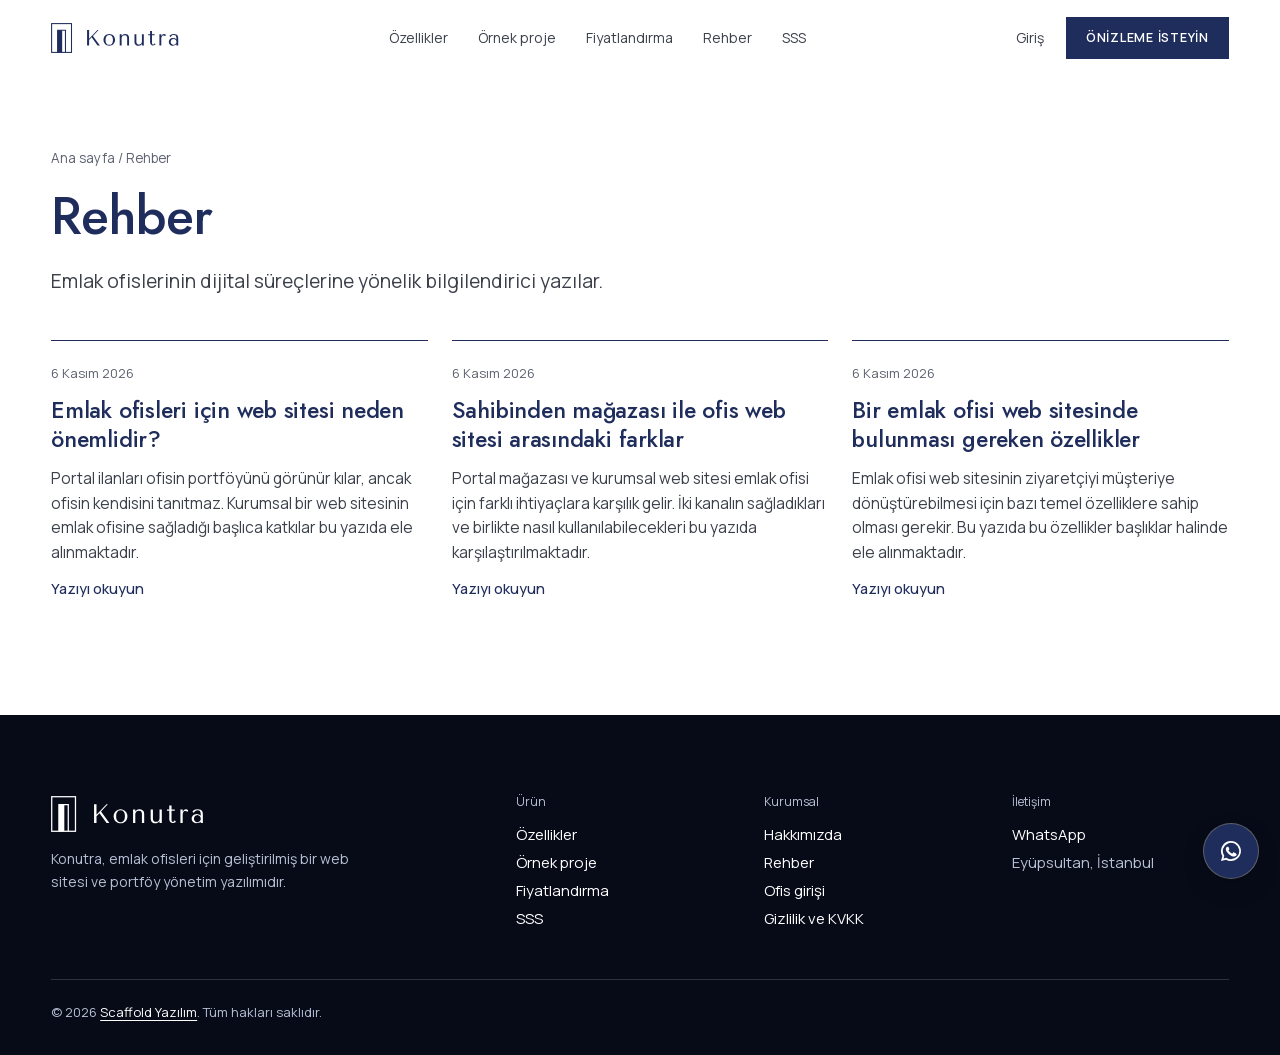
==== commit 5bb54124: "Gizlilik sayfasını KVKK aydınlatma metni olarak yeniden yaz Co-Authored-By: Claude Opus 5.5 <noreply" ====
--- a/rehber/index.html
+++ b/rehber/index.html
@@ -7,7 +7,10 @@
 <meta name="description" content="Emlak ofislerinin web sitesi, portföy yönetimi ve dijital süreçlerine yönelik bilgilendirici yazılar.">
 <meta name="robots" content="index, follow, max-image-preview:large">
 <link rel="canonical" href="https://konutra.com.tr/rehber/">
-<link rel="icon" href="../favicon.svg" type="image/svg+xml">
+<link rel="icon" href="/favicon.ico" sizes="48x48">
+<link rel="icon" href="/favicon-96.png" type="image/png" sizes="96x96">
+<link rel="icon" href="/favicon-192.png" type="image/png" sizes="192x192">
+<link rel="icon" href="/favicon.svg" type="image/svg+xml">
 <link rel="apple-touch-icon" href="../apple-touch-icon.png">
 <meta name="theme-color" content="#1F2D5C">
 <meta property="og:type" content="article">
@@ -20,7 +23,7 @@
 <meta name="twitter:card" content="summary_large_image">
 <link rel="preload" href="../fonts/manrope-latin.woff2" as="font" type="font/woff2" crossorigin>
 <link rel="preload" href="../fonts/jost-latin.woff2" as="font" type="font/woff2" crossorigin>
-<link rel="stylesheet" href="../css/konutra.css">
+<link rel="stylesheet" href="../css/konutra.css?v=202611071427">
 <script data-goatcounter="https://konutra.goatcounter.com/count" async src="//gc.zgo.at/count.js"></script>
 <script type="application/ld+json">{"@context": "https://schema.org", "@type": "CollectionPage", "name": "Konutra Rehber", "url": "https://konutra.com.tr/rehber/", "inLanguage": "tr"}</script>
 </head>
@@ -55,13 +58,13 @@
     <div class="cols">
       <div><a class="logo" href="../"><img src="../logo/konutra-logo-beyaz.svg" alt="Konutra" width="160" height="37"></a><p>Konutra, emlak ofisleri için geliştirilmiş bir web sitesi ve portföy yönetim yazılımıdır.</p></div>
       <div><div class="h">Ürün</div><a href="../#ozellikler">Özellikler</a><a href="../#ornek">Örnek proje</a><a href="../#fiyatlandirma">Fiyatlandırma</a><a href="../#sss">SSS</a></div>
-      <div><div class="h">Kurumsal</div><a href="../#hakkimizda">Hakkımızda</a><a href="./">Rehber</a><a href="https://app.konutra.com.tr/panel/login">Ofis girişi</a><a href="../gizlilik.html">Gizlilik</a></div>
+      <div><div class="h">Kurumsal</div><a href="../#hakkimizda">Hakkımızda</a><a href="./">Rehber</a><a href="https://app.konutra.com.tr/panel/login">Ofis girişi</a><a href="../gizlilik.html">Gizlilik ve KVKK</a></div>
       <div><div class="h">İletişim</div><span id="iletisim"></span><span class="addr">Eyüpsultan, İstanbul</span></div>
     </div>
     <div class="bottom"><span>© <span id="yil"></span> <a href="https://scaffoldtr.dev" target="_blank" rel="noopener">Scaffold Yazılım</a>. Tüm hakları saklıdır.</span></div>
   </div>
 </footer>
 <a class="wa" id="wa" href="#" target="_blank" rel="noopener" aria-label="WhatsApp ile iletişime geçin" data-goatcounter-click="tik-whatsapp-sabit"><svg viewBox="0 0 24 24" fill="currentColor" aria-hidden="true"><path d="M12 2a10 10 0 0 0-8.6 15.1L2 22l5-1.3A10 10 0 1 0 12 2Zm0 18.2a8.2 8.2 0 0 1-4.2-1.2l-.3-.2-3 .8.8-2.9-.2-.3A8.2 8.2 0 1 1 12 20.2Zm4.5-6.1c-.2-.1-1.5-.7-1.7-.8-.2-.1-.4-.1-.6.1l-.8 1c-.1.2-.3.2-.5.1a6.7 6.7 0 0 1-3.3-2.9c-.2-.4.2-.4.7-1.3.1-.2 0-.3 0-.4l-.8-1.8c-.2-.5-.4-.4-.6-.4h-.5a1 1 0 0 0-.7.3 3 3 0 0 0-.9 2.2 5.2 5.2 0 0 0 1.1 2.7 11.8 11.8 0 0 0 4.5 4c1.7.7 2.3.8 3.2.6.5-.1 1.5-.6 1.8-1.2.2-.6.2-1.1.1-1.2l-.5-.3Z"/></svg></a>
-<script src="../js/konutra.js"></script>
+<script src="../js/konutra.js?v=202611071427"></script>
 </body>
 </html>
--- a/css/konutra.css
+++ b/css/konutra.css
@@ -400,3 +400,54 @@
 .rehber-kart .ulink { margin-top: auto; color: var(--navy); font-weight: 500; font-size: 14.5px; }
 .rehber-kart:hover h2 { text-decoration: underline; text-underline-offset: 4px; text-decoration-thickness: 1px; }
 @media (max-width: 900px) { .rehber-grid { grid-template-columns: 1fr; } }
+.pv-kap { position: relative; }
+.pv-oynat { position: absolute; left: 50%; top: calc(50% + 15px); transform: translate(-50%, -50%); width: 76px; height: 76px; border-radius: 50%; border: 0; background: var(--navy); color: #fff; display: grid; place-items: center; cursor: pointer; }
+.pv-oynat[hidden] { display: none; }
+.pv-oynat svg { width: 30px; height: 30px; margin-left: 4px; }
+
+/* paketler */
+.paketler { display: grid; grid-template-columns: repeat(3, 1fr); gap: 20px; margin-top: 40px; }
+.paket { display: flex; flex-direction: column; border: 1px solid var(--line); padding: 32px 28px; background: #fff; }
+.paket.one { background: var(--navy); border-color: var(--navy); color: #fff; }
+.pk-ust { display: flex; align-items: center; justify-content: space-between; gap: 12px; min-height: 28px; }
+.pk-ad { font-family: var(--font-head); font-size: 22px; color: var(--navy); }
+.paket.one .pk-ad { color: #fff; }
+.pk-rozet { font-size: 12px; letter-spacing: .08em; text-transform: uppercase; border: 1px solid var(--navy-line); color: var(--navy-text); padding: 5px 10px; white-space: nowrap; }
+.pk-fiyat { font-family: var(--font-head); font-size: 38px; color: var(--navy); margin: 22px 0 6px; }
+.paket.one .pk-fiyat { color: #fff; }
+.pk-fiyat s { font-size: 20px; color: var(--muted); margin-right: 6px; }
+.paket.one .pk-fiyat s, .paket.one li s { color: var(--navy-text); }
+.pk-fiyat small { font-family: var(--font); font-size: 15px; color: var(--muted); margin-left: 4px; }
+.paket.one .pk-fiyat small { color: var(--navy-text); }
+.paket ul { list-style: none; margin: 18px 0 28px; padding: 0; flex: 1; }
+.paket li { padding: 11px 0; border-top: 1px solid var(--line); font-size: 15px; color: var(--text); }
+.paket.one li { border-color: var(--navy-line); color: #e6e9f2; }
+.paket li s { color: var(--muted); margin-left: 6px; }
+.paket .btn { width: 100%; }
+.paket.one .btn { background: #fff; color: var(--navy); }
+.paket .btn.cizgi { background: transparent; color: var(--navy); border: 1px solid var(--navy); }
+@media (max-width: 900px) { .paketler { grid-template-columns: 1fr; } }
+
+/* paket kartları: dönen ışıklı çerçeve ve parıltı */
+@property --pro-aci { syntax: "<angle>"; initial-value: 0deg; inherits: false; }
+.paket { position: relative; isolation: isolate; overflow: hidden; border: 0;
+  --isik: #8fb0ff; --isik-orta: #ffffff; --parilti: rgba(255,255,255,.10); --kenar: rgba(31,45,92,.12); }
+.paket:not(.one):not(.pro) { --isik: #2C3D78; --isik-orta: #6f8ae0; --parilti: rgba(31,45,92,.06); box-shadow: inset 0 0 0 1px var(--kenar); }
+.paket::before { content: ""; position: absolute; inset: 0; z-index: -2; padding: 2px;
+  background: conic-gradient(from var(--pro-aci), transparent 0deg, var(--isik) 60deg, var(--isik-orta) 90deg, var(--isik) 120deg, transparent 180deg, transparent 360deg);
+  -webkit-mask: linear-gradient(#000 0 0) content-box, linear-gradient(#000 0 0); -webkit-mask-composite: xor; mask-composite: exclude;
+  animation: pro-don 4s linear infinite; }
+.paket::after { content: ""; position: absolute; top: 0; bottom: 0; left: -60%; width: 40%; z-index: -1;
+  background: linear-gradient(100deg, transparent, var(--parilti), transparent); transform: skewX(-18deg);
+  animation: pro-parilti 5s ease-in-out infinite; }
+.paket.one::before { animation-delay: -1.3s; } .paket.one::after { animation-delay: .8s; }
+.paket:nth-child(2)::before { animation-delay: -2.6s; } .paket:nth-child(2)::after { animation-delay: 1.6s; }
+@keyframes pro-don { to { --pro-aci: 360deg; } }
+@keyframes pro-parilti { 0%, 55% { left: -60%; } 100% { left: 130%; } }
+.paket.pro { color: #fff; background: linear-gradient(160deg, #1a2550 0%, #0E1530 70%); }
+.paket.pro .pk-ad, .paket.pro .pk-fiyat { color: #fff; }
+.paket.pro li { color: #d7dbe8; border-color: rgba(255,255,255,.12); }
+.paket.pro .btn.cizgi { background: #fff; color: #0E1530; border-color: #fff; }
+@media (prefers-reduced-motion: reduce) { .paket::before, .paket::after { animation: none; } }
+.legal ul { margin: 8px 0 0; padding-left: 20px; font-size: 16px; line-height: 1.7; color: var(--text); }
+.legal li { margin: 4px 0; }
